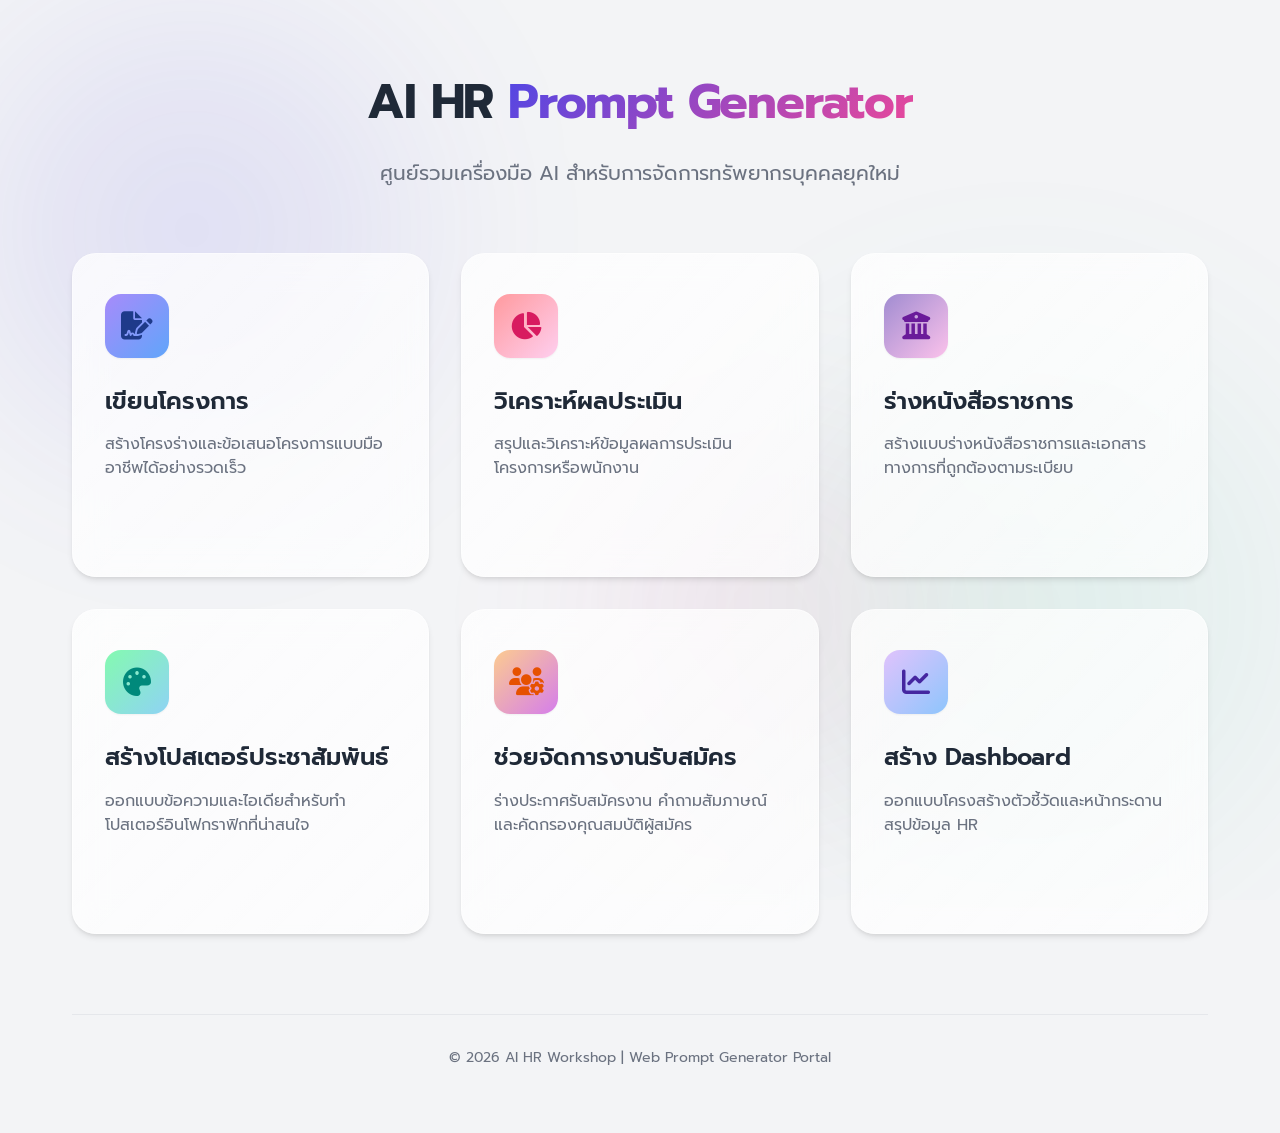
==== index.html @ b0e2745a "Add files via upload" ====
<!DOCTYPE html>
<html lang="th">
<head>
    <meta charset="UTF-8">
    <meta name="viewport" content="width=device-width, initial-scale=1.0">
    <title>HR Prompt Generator Portal</title>
    <link href="https://fonts.googleapis.com/css2?family=Prompt:wght@300;400;500;600;700&display=swap" rel="stylesheet">
    <link rel="stylesheet" href="https://cdnjs.cloudflare.com/ajax/libs/font-awesome/6.4.0/css/all.min.css">
    <link rel="stylesheet" href="style.css">
</head>
<body>
    <div class="background-shapes">
        <div class="shape shape-1"></div>
        <div class="shape shape-2"></div>
        <div class="shape shape-3"></div>
    </div>

    <main class="container">
        <header class="header">
            <h1 class="animate-fade-in-up">AI HR <span class="text-gradient">Prompt Generator</span></h1>
            <p class="subtitle animate-fade-in-up delay-1">ศูนย์รวมเครื่องมือ AI สำหรับการจัดการทรัพยากรบุคคลยุคใหม่</p>
        </header>

        <div class="portal-grid">
            <!-- 1. เขียนโครงการ -->
            <a href="Project Proposal/index.html" target="_blank" class="card animate-fade-in-up delay-2">
                <div class="card-icon">
                    <i class="fa-solid fa-file-signature"></i>
                </div>
                <div class="card-content">
                    <h2>เขียนโครงการ</h2>
                    <p>สร้างโครงร่างและข้อเสนอโครงการแบบมืออาชีพได้อย่างรวดเร็ว</p>
                </div>
                <div class="card-arrow">
                    <i class="fa-solid fa-arrow-right"></i>
                </div>
            </a>

            <!-- 2. วิเคราะห์ผลประเมิน -->
            <a href="Project Evaluation/index.html" target="_blank" class="card animate-fade-in-up delay-3">
                <div class="card-icon" style="background: linear-gradient(135deg, #FF9A9E 0%, #FECFEF 100%); color: #D81B60;">
                    <i class="fa-solid fa-chart-pie"></i>
                </div>
                <div class="card-content">
                    <h2>วิเคราะห์ผลประเมิน</h2>
                    <p>สรุปและวิเคราะห์ข้อมูลผลการประเมินโครงการหรือพนักงาน</p>
                </div>
                <div class="card-arrow">
                    <i class="fa-solid fa-arrow-right"></i>
                </div>
            </a>

            <!-- 3. ร่างหนังสือราชการ -->
            <a href="Official Correspondance/index.html" target="_blank" class="card animate-fade-in-up delay-4">
                <div class="card-icon" style="background: linear-gradient(135deg, #a18cd1 0%, #fbc2eb 100%); color: #6a1b9a;">
                    <i class="fa-solid fa-building-columns"></i>
                </div>
                <div class="card-content">
                    <h2>ร่างหนังสือราชการ</h2>
                    <p>สร้างแบบร่างหนังสือราชการและเอกสารทางการที่ถูกต้องตามระเบียบ</p>
                </div>
                <div class="card-arrow">
                    <i class="fa-solid fa-arrow-right"></i>
                </div>
            </a>

            <!-- 4. สร้างโปสเตอร์ประชาสัมพันธ์ -->
            <a href="Poster Infographic/index.html" target="_blank" class="card animate-fade-in-up delay-5">
                <div class="card-icon" style="background: linear-gradient(135deg, #84fab0 0%, #8fd3f4 100%); color: #00897b;">
                    <i class="fa-solid fa-palette"></i>
                </div>
                <div class="card-content">
                    <h2>สร้างโปสเตอร์ประชาสัมพันธ์</h2>
                    <p>ออกแบบข้อความและไอเดียสำหรับทำโปสเตอร์อินโฟกราฟิกที่น่าสนใจ</p>
                </div>
                <div class="card-arrow">
                    <i class="fa-solid fa-arrow-right"></i>
                </div>
            </a>

            <!-- 5. ช่วยจัดการงานรับสมัคร -->
            <a href="Recruitment Job/index.html" target="_blank" class="card animate-fade-in-up delay-6">
                <div class="card-icon" style="background: linear-gradient(135deg, #fccb90 0%, #d57eeb 100%); color: #e65100;">
                    <i class="fa-solid fa-users-gear"></i>
                </div>
                <div class="card-content">
                    <h2>ช่วยจัดการงานรับสมัคร</h2>
                    <p>ร่างประกาศรับสมัครงาน คำถามสัมภาษณ์ และคัดกรองคุณสมบัติผู้สมัคร</p>
                </div>
                <div class="card-arrow">
                    <i class="fa-solid fa-arrow-right"></i>
                </div>
            </a>

            <!-- 6. สร้าง Dashboard -->
            <a href="RDashboard/index.html" target="_blank" class="card animate-fade-in-up delay-7">
                <div class="card-icon" style="background: linear-gradient(135deg, #e0c3fc 0%, #8ec5fc 100%); color: #4527a0;">
                    <i class="fa-solid fa-chart-line"></i>
                </div>
                <div class="card-content">
                    <h2>สร้าง Dashboard</h2>
                    <p>ออกแบบโครงสร้างตัวชี้วัดและหน้ากระดานสรุปข้อมูล HR</p>
                </div>
                <div class="card-arrow">
                    <i class="fa-solid fa-arrow-right"></i>
                </div>
            </a>
        </div>
        
        <footer class="footer animate-fade-in-up delay-8">
            <p>&copy; 2026 AI HR Workshop | Web Prompt Generator Portal</p>
        </footer>
    </main>

    <script>
        // Optional JS for some interaction, hover effects are mostly CSS
        document.querySelectorAll('.card').forEach(card => {
            card.addEventListener('mouseenter', () => {
                card.style.transform = 'translateY(-8px) scale(1.02)';
            });
            card.addEventListener('mouseleave', () => {
                card.style.transform = 'translateY(0) scale(1)';
            });
        });
    </script>
</body>
</html>
---- style.css ----
:root {
    --primary: #4F46E5;
    --primary-light: #818CF8;
    --primary-dark: #3730A3;
    --secondary: #10B981;
    --bg-color: #F3F4F6;
    --surface: #FFFFFF;
    --text-main: #1F2937;
    --text-muted: #6B7280;
    --border: #E5E7EB;
    --shadow-sm: 0 1px 2px 0 rgba(0, 0, 0, 0.05);
    --shadow-md: 0 4px 6px -1px rgba(0, 0, 0, 0.1), 0 2px 4px -1px rgba(0, 0, 0, 0.06);
    --shadow-lg: 0 10px 15px -3px rgba(0, 0, 0, 0.1), 0 4px 6px -2px rgba(0, 0, 0, 0.05);
    --shadow-xl: 0 20px 25px -5px rgba(0, 0, 0, 0.1), 0 10px 10px -5px rgba(0, 0, 0, 0.04);
    --radius-md: 0.75rem;
    --radius-lg: 1rem;
    --radius-xl: 1.5rem;
    --transition: all 0.3s cubic-bezier(0.4, 0, 0.2, 1);
}

* {
    margin: 0;
    padding: 0;
    box-sizing: border-box;
}

body {
    font-family: 'Prompt', sans-serif;
    background-color: var(--bg-color);
    color: var(--text-main);
    line-height: 1.6;
    overflow-x: hidden;
    position: relative;
    min-height: 100vh;
}

/* Background Shapes for modern aesthetic */
.background-shapes {
    position: fixed;
    top: 0;
    left: 0;
    width: 100vw;
    height: 100vh;
    z-index: -1;
    overflow: hidden;
    pointer-events: none;
}

.shape {
    position: absolute;
    filter: blur(80px);
    opacity: 0.5;
    animation: float 20s infinite ease-in-out alternate;
}

.shape-1 {
    top: -10%;
    left: -10%;
    width: 50vw;
    height: 50vw;
    background: radial-gradient(circle, rgba(79,70,229,0.3) 0%, rgba(255,255,255,0) 70%);
}

.shape-2 {
    bottom: -10%;
    right: -10%;
    width: 60vw;
    height: 60vw;
    background: radial-gradient(circle, rgba(16,185,129,0.2) 0%, rgba(255,255,255,0) 70%);
    animation-delay: -5s;
}

.shape-3 {
    top: 40%;
    left: 40%;
    width: 40vw;
    height: 40vw;
    background: radial-gradient(circle, rgba(236,72,153,0.2) 0%, rgba(255,255,255,0) 70%);
    animation-delay: -10s;
}

@keyframes float {
    0% { transform: translate(0, 0) scale(1); }
    50% { transform: translate(5%, 5%) scale(1.1); }
    100% { transform: translate(-5%, -5%) scale(0.9); }
}

.container {
    max-width: 1200px;
    margin: 0 auto;
    padding: 4rem 2rem;
    position: relative;
    z-index: 1;
}

.header {
    text-align: center;
    margin-bottom: 4rem;
}

.header h1 {
    font-size: 3rem;
    font-weight: 700;
    margin-bottom: 1rem;
    letter-spacing: -0.025em;
}

.text-gradient {
    background: linear-gradient(135deg, var(--primary) 0%, #EC4899 100%);
    -webkit-background-clip: text;
    -webkit-text-fill-color: transparent;
    background-clip: text;
}

.subtitle {
    font-size: 1.25rem;
    color: var(--text-muted);
    font-weight: 400;
}

.portal-grid {
    display: grid;
    grid-template-columns: repeat(auto-fit, minmax(320px, 1fr));
    gap: 2rem;
}

/* Card Styles */
.card {
    background: rgba(255, 255, 255, 0.7);
    backdrop-filter: blur(16px);
    -webkit-backdrop-filter: blur(16px);
    border: 1px solid rgba(255, 255, 255, 0.5);
    border-radius: var(--radius-xl);
    padding: 2.5rem 2rem;
    text-decoration: none;
    color: inherit;
    display: flex;
    flex-direction: column;
    align-items: flex-start;
    transition: var(--transition);
    box-shadow: var(--shadow-md);
    position: relative;
    overflow: hidden;
    cursor: pointer;
}

.card::before {
    content: '';
    position: absolute;
    top: 0;
    left: 0;
    width: 100%;
    height: 100%;
    background: linear-gradient(135deg, rgba(255,255,255,0.2) 0%, rgba(255,255,255,0) 100%);
    z-index: 0;
}

.card:hover {
    box-shadow: var(--shadow-xl);
    border-color: rgba(255, 255, 255, 0.8);
    /* Transform handled by JS for smoother physics, but CSS fallback here */
}

.card > * {
    position: relative;
    z-index: 1;
}

.card-icon {
    width: 64px;
    height: 64px;
    border-radius: var(--radius-lg);
    background: linear-gradient(135deg, #A78BFA 0%, #60A5FA 100%);
    color: #1E3A8A;
    display: flex;
    align-items: center;
    justify-content: center;
    font-size: 1.75rem;
    margin-bottom: 1.5rem;
    box-shadow: var(--shadow-sm);
    transition: var(--transition);
}

.card:hover .card-icon {
    transform: scale(1.1) rotate(5deg);
}

.card-content h2 {
    font-size: 1.5rem;
    font-weight: 600;
    margin-bottom: 0.75rem;
    color: var(--text-main);
}

.card-content p {
    color: var(--text-muted);
    font-size: 1rem;
    line-height: 1.5;
}

.card-arrow {
    margin-top: auto;
    padding-top: 1.5rem;
    align-self: flex-end;
    color: var(--primary);
    font-size: 1.25rem;
    opacity: 0;
    transform: translateX(-10px);
    transition: var(--transition);
}

.card:hover .card-arrow {
    opacity: 1;
    transform: translateX(0);
}

.footer {
    text-align: center;
    margin-top: 5rem;
    padding-top: 2rem;
    border-top: 1px solid var(--border);
    color: var(--text-muted);
    font-size: 0.875rem;
}

/* Animations */
.animate-fade-in-up {
    animation: fadeInUp 0.8s cubic-bezier(0.16, 1, 0.3, 1) forwards;
    opacity: 0;
    transform: translateY(30px);
}

.delay-1 { animation-delay: 0.1s; }
.delay-2 { animation-delay: 0.2s; }
.delay-3 { animation-delay: 0.3s; }
.delay-4 { animation-delay: 0.4s; }
.delay-5 { animation-delay: 0.5s; }
.delay-6 { animation-delay: 0.6s; }
.delay-7 { animation-delay: 0.7s; }
.delay-8 { animation-delay: 0.8s; }

@keyframes fadeInUp {
    to {
        opacity: 1;
        transform: translateY(0);
    }
}

/* Responsive */
@media (max-width: 768px) {
    .header h1 {
        font-size: 2.25rem;
    }
    
    .portal-grid {
        grid-template-columns: 1fr;
    }
    
    .card {
        padding: 2rem 1.5rem;
    }
}
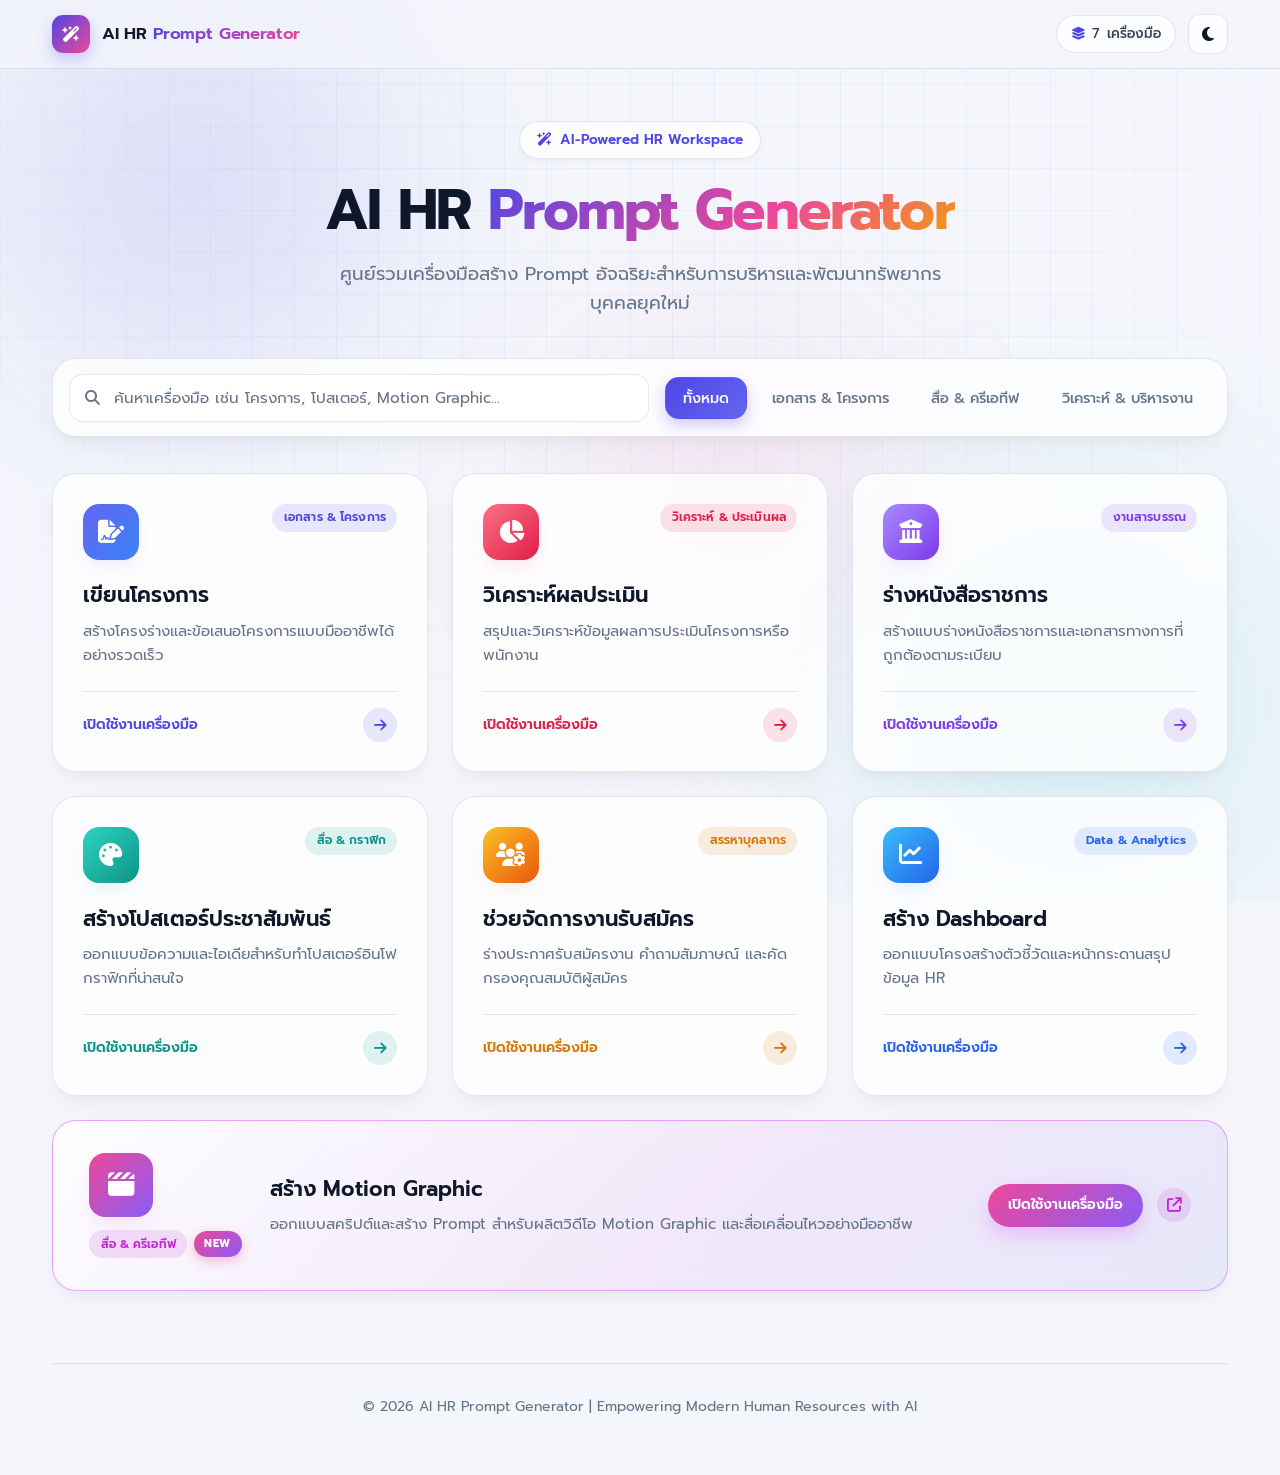
==== commit c368e715: "version 2" ====
--- a/index.html
+++ b/index.html
@@ -1,125 +1,379 @@
 <!DOCTYPE html>
-<html lang="th">
+<html lang="th" data-theme="light">
 <head>
     <meta charset="UTF-8">
     <meta name="viewport" content="width=device-width, initial-scale=1.0">
-    <title>HR Prompt Generator Portal</title>
+    <title>AI HR Prompt Generator | ศูนย์รวมเครื่องมือ AI สำหรับงาน HR</title>
+    <link rel="preconnect" href="https://fonts.googleapis.com">
+    <link rel="preconnect" href="https://fonts.gstatic.com" crossorigin>
     <link href="https://fonts.googleapis.com/css2?family=Prompt:wght@300;400;500;600;700&display=swap" rel="stylesheet">
     <link rel="stylesheet" href="https://cdnjs.cloudflare.com/ajax/libs/font-awesome/6.4.0/css/all.min.css">
     <link rel="stylesheet" href="style.css">
+    <script>
+        (function () {
+            try {
+                const savedTheme = localStorage.getItem('hr-portal-theme');
+                if (savedTheme === 'dark' || savedTheme === 'light') {
+                    document.documentElement.setAttribute('data-theme', savedTheme);
+                } else if (window.matchMedia && window.matchMedia('(prefers-color-scheme: dark)').matches) {
+                    document.documentElement.setAttribute('data-theme', 'dark');
+                }
+            } catch (e) {
+                // Ignore storage access issues
+            }
+        })();
+    </script>
 </head>
 <body>
-    <div class="background-shapes">
+    <div class="background-shapes" aria-hidden="true">
         <div class="shape shape-1"></div>
         <div class="shape shape-2"></div>
         <div class="shape shape-3"></div>
+        <div class="bg-grid"></div>
     </div>
 
-    <main class="container">
-        <header class="header">
-            <h1 class="animate-fade-in-up">AI HR <span class="text-gradient">Prompt Generator</span></h1>
-            <p class="subtitle animate-fade-in-up delay-1">ศูนย์รวมเครื่องมือ AI สำหรับการจัดการทรัพยากรบุคคลยุคใหม่</p>
-        </header>
-
-        <div class="portal-grid">
+    <header class="topbar">
+        <div class="topbar-inner">
+            <a href="#top" class="brand" aria-label="AI HR Prompt Generator Home">
+                <span class="brand-logo">
+                    <i class="fa-solid fa-wand-magic-sparkles"></i>
+                </span>
+                <span class="brand-name">AI HR <span class="brand-accent">Prompt Generator</span></span>
+            </a>
+
+            <div class="topbar-actions">
+                <span class="tool-count-pill" id="toolCountPill">
+                    <i class="fa-solid fa-layer-group"></i>
+                    <span id="visibleCount">7</span> เครื่องมือ
+                </span>
+                <button type="button" class="theme-toggle" id="themeToggle" aria-label="สลับโหมดสีหน้าจอ" title="สลับโหมดสว่าง / มืด">
+                    <i class="fa-solid fa-moon theme-icon-moon" aria-hidden="true"></i>
+                    <i class="fa-solid fa-sun theme-icon-sun" aria-hidden="true"></i>
+                </button>
+            </div>
+        </div>
+    </header>
+
+    <main class="container" id="top">
+        <section class="header animate-fade-in-up">
+            <span class="hero-badge">
+                <i class="fa-solid fa-wand-magic-sparkles" aria-hidden="true"></i>
+                AI-Powered HR Workspace
+            </span>
+            <h1>AI HR <span class="text-gradient">Prompt Generator</span></h1>
+            <p class="subtitle">ศูนย์รวมเครื่องมือสร้าง Prompt อัจฉริยะสำหรับการบริหารและพัฒนาทรัพยากรบุคคลยุคใหม่</p>
+        </section>
+
+        <section class="toolbar animate-fade-in-up delay-1" aria-label="ค้นหาและกรองเครื่องมือ">
+            <div class="search-box">
+                <i class="fa-solid fa-magnifying-glass search-icon" aria-hidden="true"></i>
+                <input
+                    type="search"
+                    id="searchInput"
+                    class="search-input"
+                    placeholder="ค้นหาเครื่องมือ เช่น โครงการ, โปสเตอร์, Motion Graphic..."
+                    aria-label="ค้นหาเครื่องมือ AI HR"
+                    autocomplete="off"
+                >
+                <button type="button" id="clearSearch" class="clear-search" aria-label="ล้างคำค้นหา" hidden>
+                    <i class="fa-solid fa-xmark" aria-hidden="true"></i>
+                </button>
+            </div>
+
+            <div class="filter-group" role="tablist" aria-label="หมวดหมู่เครื่องมือ">
+                <button type="button" class="filter-btn active" data-filter="all" role="tab" aria-selected="true">ทั้งหมด</button>
+                <button type="button" class="filter-btn" data-filter="document" role="tab" aria-selected="false">เอกสาร &amp; โครงการ</button>
+                <button type="button" class="filter-btn" data-filter="creative" role="tab" aria-selected="false">สื่อ &amp; ครีเอทีฟ</button>
+                <button type="button" class="filter-btn" data-filter="analytics" role="tab" aria-selected="false">วิเคราะห์ &amp; บริหารงาน</button>
+            </div>
+        </section>
+
+        <section class="portal-grid" id="portalGrid" aria-label="รายการเครื่องมือ AI HR Prompt Generator">
             <!-- 1. เขียนโครงการ -->
-            <a href="Project Proposal/index.html" target="_blank" class="card animate-fade-in-up delay-2">
-                <div class="card-icon">
-                    <i class="fa-solid fa-file-signature"></i>
+            <a href="Project Proposal/index.html" target="_blank" rel="noopener noreferrer" class="card card--indigo animate-fade-in-up delay-2" data-category="document">
+                <div class="card-top">
+                    <div class="card-icon">
+                        <i class="fa-solid fa-file-signature" aria-hidden="true"></i>
+                    </div>
+                    <div class="card-badges">
+                        <span class="card-badge">เอกสาร &amp; โครงการ</span>
+                    </div>
                 </div>
                 <div class="card-content">
                     <h2>เขียนโครงการ</h2>
                     <p>สร้างโครงร่างและข้อเสนอโครงการแบบมืออาชีพได้อย่างรวดเร็ว</p>
                 </div>
-                <div class="card-arrow">
-                    <i class="fa-solid fa-arrow-right"></i>
+                <div class="card-footer">
+                    <span class="card-cta">เปิดใช้งานเครื่องมือ</span>
+                    <span class="card-arrow">
+                        <i class="fa-solid fa-arrow-right" aria-hidden="true"></i>
+                    </span>
                 </div>
             </a>
 
             <!-- 2. วิเคราะห์ผลประเมิน -->
-            <a href="Project Evaluation/index.html" target="_blank" class="card animate-fade-in-up delay-3">
-                <div class="card-icon" style="background: linear-gradient(135deg, #FF9A9E 0%, #FECFEF 100%); color: #D81B60;">
-                    <i class="fa-solid fa-chart-pie"></i>
+            <a href="Project Evaluation/index.html" target="_blank" rel="noopener noreferrer" class="card card--rose animate-fade-in-up delay-3" data-category="analytics">
+                <div class="card-top">
+                    <div class="card-icon">
+                        <i class="fa-solid fa-chart-pie" aria-hidden="true"></i>
+                    </div>
+                    <div class="card-badges">
+                        <span class="card-badge">วิเคราะห์ &amp; ประเมินผล</span>
+                    </div>
                 </div>
                 <div class="card-content">
                     <h2>วิเคราะห์ผลประเมิน</h2>
                     <p>สรุปและวิเคราะห์ข้อมูลผลการประเมินโครงการหรือพนักงาน</p>
                 </div>
-                <div class="card-arrow">
-                    <i class="fa-solid fa-arrow-right"></i>
+                <div class="card-footer">
+                    <span class="card-cta">เปิดใช้งานเครื่องมือ</span>
+                    <span class="card-arrow">
+                        <i class="fa-solid fa-arrow-right" aria-hidden="true"></i>
+                    </span>
                 </div>
             </a>
 
             <!-- 3. ร่างหนังสือราชการ -->
-            <a href="Official Correspondance/index.html" target="_blank" class="card animate-fade-in-up delay-4">
-                <div class="card-icon" style="background: linear-gradient(135deg, #a18cd1 0%, #fbc2eb 100%); color: #6a1b9a;">
-                    <i class="fa-solid fa-building-columns"></i>
+            <a href="Official Correspondance/index.html" target="_blank" rel="noopener noreferrer" class="card card--purple animate-fade-in-up delay-4" data-category="document">
+                <div class="card-top">
+                    <div class="card-icon">
+                        <i class="fa-solid fa-building-columns" aria-hidden="true"></i>
+                    </div>
+                    <div class="card-badges">
+                        <span class="card-badge">งานสารบรรณ</span>
+                    </div>
                 </div>
                 <div class="card-content">
                     <h2>ร่างหนังสือราชการ</h2>
                     <p>สร้างแบบร่างหนังสือราชการและเอกสารทางการที่ถูกต้องตามระเบียบ</p>
                 </div>
-                <div class="card-arrow">
-                    <i class="fa-solid fa-arrow-right"></i>
+                <div class="card-footer">
+                    <span class="card-cta">เปิดใช้งานเครื่องมือ</span>
+                    <span class="card-arrow">
+                        <i class="fa-solid fa-arrow-right" aria-hidden="true"></i>
+                    </span>
                 </div>
             </a>
 
             <!-- 4. สร้างโปสเตอร์ประชาสัมพันธ์ -->
-            <a href="Poster Infographic/index.html" target="_blank" class="card animate-fade-in-up delay-5">
-                <div class="card-icon" style="background: linear-gradient(135deg, #84fab0 0%, #8fd3f4 100%); color: #00897b;">
-                    <i class="fa-solid fa-palette"></i>
+            <a href="Poster Infographic/index.html" target="_blank" rel="noopener noreferrer" class="card card--teal animate-fade-in-up delay-5" data-category="creative">
+                <div class="card-top">
+                    <div class="card-icon">
+                        <i class="fa-solid fa-palette" aria-hidden="true"></i>
+                    </div>
+                    <div class="card-badges">
+                        <span class="card-badge">สื่อ &amp; กราฟิก</span>
+                    </div>
                 </div>
                 <div class="card-content">
                     <h2>สร้างโปสเตอร์ประชาสัมพันธ์</h2>
                     <p>ออกแบบข้อความและไอเดียสำหรับทำโปสเตอร์อินโฟกราฟิกที่น่าสนใจ</p>
                 </div>
-                <div class="card-arrow">
-                    <i class="fa-solid fa-arrow-right"></i>
+                <div class="card-footer">
+                    <span class="card-cta">เปิดใช้งานเครื่องมือ</span>
+                    <span class="card-arrow">
+                        <i class="fa-solid fa-arrow-right" aria-hidden="true"></i>
+                    </span>
                 </div>
             </a>
 
             <!-- 5. ช่วยจัดการงานรับสมัคร -->
-            <a href="Recruitment Job/index.html" target="_blank" class="card animate-fade-in-up delay-6">
-                <div class="card-icon" style="background: linear-gradient(135deg, #fccb90 0%, #d57eeb 100%); color: #e65100;">
-                    <i class="fa-solid fa-users-gear"></i>
+            <a href="Recruitment Job/index.html" target="_blank" rel="noopener noreferrer" class="card card--amber animate-fade-in-up delay-6" data-category="analytics">
+                <div class="card-top">
+                    <div class="card-icon">
+                        <i class="fa-solid fa-users-gear" aria-hidden="true"></i>
+                    </div>
+                    <div class="card-badges">
+                        <span class="card-badge">สรรหาบุคลากร</span>
+                    </div>
                 </div>
                 <div class="card-content">
                     <h2>ช่วยจัดการงานรับสมัคร</h2>
                     <p>ร่างประกาศรับสมัครงาน คำถามสัมภาษณ์ และคัดกรองคุณสมบัติผู้สมัคร</p>
                 </div>
-                <div class="card-arrow">
-                    <i class="fa-solid fa-arrow-right"></i>
+                <div class="card-footer">
+                    <span class="card-cta">เปิดใช้งานเครื่องมือ</span>
+                    <span class="card-arrow">
+                        <i class="fa-solid fa-arrow-right" aria-hidden="true"></i>
+                    </span>
                 </div>
             </a>
 
             <!-- 6. สร้าง Dashboard -->
-            <a href="RDashboard/index.html" target="_blank" class="card animate-fade-in-up delay-7">
-                <div class="card-icon" style="background: linear-gradient(135deg, #e0c3fc 0%, #8ec5fc 100%); color: #4527a0;">
-                    <i class="fa-solid fa-chart-line"></i>
+            <a href="RDashboard/index.html" target="_blank" rel="noopener noreferrer" class="card card--blue animate-fade-in-up delay-7" data-category="analytics">
+                <div class="card-top">
+                    <div class="card-icon">
+                        <i class="fa-solid fa-chart-line" aria-hidden="true"></i>
+                    </div>
+                    <div class="card-badges">
+                        <span class="card-badge">Data &amp; Analytics</span>
+                    </div>
                 </div>
                 <div class="card-content">
                     <h2>สร้าง Dashboard</h2>
                     <p>ออกแบบโครงสร้างตัวชี้วัดและหน้ากระดานสรุปข้อมูล HR</p>
                 </div>
-                <div class="card-arrow">
-                    <i class="fa-solid fa-arrow-right"></i>
-                </div>
-            </a>
+                <div class="card-footer">
+                    <span class="card-cta">เปิดใช้งานเครื่องมือ</span>
+                    <span class="card-arrow">
+                        <i class="fa-solid fa-arrow-right" aria-hidden="true"></i>
+                    </span>
+                </div>
+            </a>
+
+            <!-- 7. สร้าง Motion Graphic -->
+            <a href="https://pchanut-ship-it.github.io/Prompt_Generator_for_Education/motion_prompt_studio.html" target="_blank" rel="noopener noreferrer" class="card card--fuchsia card--featured animate-fade-in-up delay-8" data-category="creative">
+                <div class="card-top">
+                    <div class="card-icon">
+                        <i class="fa-solid fa-clapperboard" aria-hidden="true"></i>
+                    </div>
+                    <div class="card-badges">
+                        <span class="card-badge">สื่อ &amp; ครีเอทีฟ</span>
+                        <span class="badge-new">NEW</span>
+                    </div>
+                </div>
+                <div class="card-content">
+                    <h2>สร้าง Motion Graphic</h2>
+                    <p>ออกแบบสคริปต์และสร้าง Prompt สำหรับผลิตวิดีโอ Motion Graphic และสื่อเคลื่อนไหวอย่างมืออาชีพ</p>
+                </div>
+                <div class="card-footer">
+                    <span class="card-cta">เปิดใช้งานเครื่องมือ</span>
+                    <span class="card-arrow">
+                        <i class="fa-solid fa-arrow-up-right-from-square" aria-hidden="true"></i>
+                    </span>
+                </div>
+            </a>
+        </section>
+
+        <div class="empty-state" id="emptyState" hidden>
+            <div class="empty-state-icon">
+                <i class="fa-solid fa-magnifying-glass" aria-hidden="true"></i>
+            </div>
+            <h3>ไม่พบเครื่องมือที่ตรงกับการค้นหา</h3>
+            <p>ลองใช้คำค้นหาอื่น หรือล้างตัวกรองเพื่อดูเครื่องมือทั้งหมด</p>
+            <button type="button" class="reset-btn" id="resetFilters">
+                <i class="fa-solid fa-rotate-left" aria-hidden="true"></i>
+                แสดงเครื่องมือทั้งหมด
+            </button>
         </div>
-        
+
         <footer class="footer animate-fade-in-up delay-8">
-            <p>&copy; 2026 AI HR Workshop | Web Prompt Generator Portal</p>
+            <p>&copy; 2026 AI HR Prompt Generator | Empowering Modern Human Resources with AI</p>
         </footer>
     </main>
 
     <script>
-        // Optional JS for some interaction, hover effects are mostly CSS
-        document.querySelectorAll('.card').forEach(card => {
-            card.addEventListener('mouseenter', () => {
-                card.style.transform = 'translateY(-8px) scale(1.02)';
-            });
-            card.addEventListener('mouseleave', () => {
-                card.style.transform = 'translateY(0) scale(1)';
+        document.addEventListener('DOMContentLoaded', () => {
+            const root = document.documentElement;
+            const themeToggle = document.getElementById('themeToggle');
+            const searchInput = document.getElementById('searchInput');
+            const clearSearch = document.getElementById('clearSearch');
+            const filterButtons = document.querySelectorAll('.filter-btn');
+            const portalGrid = document.getElementById('portalGrid');
+            const cards = Array.from(document.querySelectorAll('.portal-grid .card'));
+            const emptyState = document.getElementById('emptyState');
+            const resetFiltersBtn = document.getElementById('resetFilters');
+            const visibleCountEl = document.getElementById('visibleCount');
+
+            let activeFilter = 'all';
+
+            // Theme toggle logic
+            const updateThemeState = (theme) => {
+                root.setAttribute('data-theme', theme);
+                const isDark = theme === 'dark';
+                themeToggle.setAttribute('aria-pressed', String(isDark));
+                themeToggle.setAttribute('title', isDark ? 'เปลี่ยนเป็นโหมดสว่าง' : 'เปลี่ยนเป็นโหมดมืด');
+            };
+
+            updateThemeState(root.getAttribute('data-theme') || 'light');
+
+            themeToggle.addEventListener('click', () => {
+                const currentTheme = root.getAttribute('data-theme') === 'dark' ? 'dark' : 'light';
+                const nextTheme = currentTheme === 'dark' ? 'light' : 'dark';
+                updateThemeState(nextTheme);
+                try {
+                    localStorage.setItem('hr-portal-theme', nextTheme);
+                } catch (e) {
+                    // Ignore storage write error
+                }
+            });
+
+            // Search & category filter logic
+            const applyFilters = () => {
+                const query = searchInput.value.trim().toLowerCase();
+                clearSearch.hidden = query.length === 0;
+
+                let visibleCount = 0;
+                const isFiltered = activeFilter !== 'all' || query.length > 0;
+                portalGrid.classList.toggle('is-filtered', isFiltered);
+
+                cards.forEach((card) => {
+                    const category = card.dataset.category || '';
+                    const title = card.querySelector('h2')?.textContent.toLowerCase() || '';
+                    const description = card.querySelector('p')?.textContent.toLowerCase() || '';
+                    const badges = Array.from(card.querySelectorAll('.card-badge, .badge-new'))
+                        .map((el) => el.textContent.toLowerCase())
+                        .join(' ');
+
+                    const matchesCategory = activeFilter === 'all' || category === activeFilter;
+                    const matchesQuery =
+                        query === '' ||
+                        title.includes(query) ||
+                        description.includes(query) ||
+                        badges.includes(query);
+
+                    const isVisible = matchesCategory && matchesQuery;
+                    card.hidden = !isVisible;
+                    if (isVisible) {
+                        visibleCount += 1;
+                    }
+                });
+
+                visibleCountEl.textContent = String(visibleCount);
+                emptyState.hidden = visibleCount > 0;
+                portalGrid.hidden = visibleCount === 0;
+            };
+
+            filterButtons.forEach((button) => {
+                button.addEventListener('click', () => {
+                    activeFilter = button.dataset.filter || 'all';
+                    filterButtons.forEach((btn) => {
+                        const isSelected = btn === button;
+                        btn.classList.toggle('active', isSelected);
+                        btn.setAttribute('aria-selected', String(isSelected));
+                    });
+                    applyFilters();
+                });
+            });
+
+            searchInput.addEventListener('input', applyFilters);
+
+            clearSearch.addEventListener('click', () => {
+                searchInput.value = '';
+                searchInput.focus();
+                applyFilters();
+            });
+
+            resetFiltersBtn.addEventListener('click', () => {
+                searchInput.value = '';
+                activeFilter = 'all';
+                filterButtons.forEach((btn) => {
+                    const isAll = btn.dataset.filter === 'all';
+                    btn.classList.toggle('active', isAll);
+                    btn.setAttribute('aria-selected', String(isAll));
+                });
+                applyFilters();
+            });
+
+            // Subtle pointer glow effect on cards
+            cards.forEach((card) => {
+                card.addEventListener('pointermove', (event) => {
+                    const rect = card.getBoundingClientRect();
+                    const x = event.clientX - rect.left;
+                    const y = event.clientY - rect.top;
+                    card.style.setProperty('--mouse-x', `${x}px`);
+                    card.style.setProperty('--mouse-y', `${y}px`);
+                });
             });
         });
     </script>
--- a/style.css
+++ b/style.css
@@ -1,27 +1,82 @@
 :root {
+    /* Core Brand & Surfaces (Light Mode) */
     --primary: #4F46E5;
     --primary-light: #818CF8;
     --primary-dark: #3730A3;
-    --secondary: #10B981;
-    --bg-color: #F3F4F6;
-    --surface: #FFFFFF;
-    --text-main: #1F2937;
-    --text-muted: #6B7280;
-    --border: #E5E7EB;
-    --shadow-sm: 0 1px 2px 0 rgba(0, 0, 0, 0.05);
-    --shadow-md: 0 4px 6px -1px rgba(0, 0, 0, 0.1), 0 2px 4px -1px rgba(0, 0, 0, 0.06);
-    --shadow-lg: 0 10px 15px -3px rgba(0, 0, 0, 0.1), 0 4px 6px -2px rgba(0, 0, 0, 0.05);
-    --shadow-xl: 0 20px 25px -5px rgba(0, 0, 0, 0.1), 0 10px 10px -5px rgba(0, 0, 0, 0.04);
-    --radius-md: 0.75rem;
-    --radius-lg: 1rem;
+    --accent-pink: #EC4899;
+    --accent-cyan: #06B6D4;
+
+    --bg-color: #F4F6FB;
+    --bg-grid-line: rgba(99, 102, 241, 0.06);
+    --surface: rgba(255, 255, 255, 0.78);
+    --surface-solid: #FFFFFF;
+    --surface-hover: rgba(255, 255, 255, 0.96);
+    --topbar-bg: rgba(244, 246, 251, 0.72);
+    --input-bg: rgba(255, 255, 255, 0.85);
+    --pill-bg: rgba(255, 255, 255, 0.7);
+
+    --text-main: #0F172A;
+    --text-secondary: #334155;
+    --text-muted: #64748B;
+    --border: rgba(148, 163, 184, 0.25);
+    --border-strong: rgba(148, 163, 184, 0.4);
+
+    --shadow-sm: 0 2px 6px rgba(15, 23, 42, 0.04);
+    --shadow-md: 0 10px 25px -5px rgba(15, 23, 42, 0.06), 0 4px 10px -4px rgba(15, 23, 42, 0.04);
+    --shadow-lg: 0 20px 40px -12px rgba(79, 70, 229, 0.14), 0 8px 16px -6px rgba(15, 23, 42, 0.06);
+
+    --radius-sm: 0.5rem;
+    --radius-md: 0.875rem;
+    --radius-lg: 1.125rem;
     --radius-xl: 1.5rem;
-    --transition: all 0.3s cubic-bezier(0.4, 0, 0.2, 1);
-}
-
-* {
+    --radius-pill: 9999px;
+
+    --transition: all 0.28s cubic-bezier(0.22, 1, 0.36, 1);
+
+    /* Default Card Accent Tokens */
+    --card-accent: #4F46E5;
+    --card-accent-soft: rgba(79, 70, 229, 0.12);
+    --card-accent-border: rgba(79, 70, 229, 0.38);
+    --card-icon-bg: linear-gradient(135deg, #6366F1 0%, #3B82F6 100%);
+    --card-icon-color: #FFFFFF;
+}
+
+[data-theme="dark"] {
+    --bg-color: #0B1120;
+    --bg-grid-line: rgba(129, 140, 248, 0.07);
+    --surface: rgba(15, 23, 42, 0.72);
+    --surface-solid: #111827;
+    --surface-hover: rgba(30, 41, 59, 0.88);
+    --topbar-bg: rgba(11, 17, 32, 0.72);
+    --input-bg: rgba(15, 23, 42, 0.85);
+    --pill-bg: rgba(30, 41, 59, 0.7);
+
+    --text-main: #F8FAFC;
+    --text-secondary: #CBD5E1;
+    --text-muted: #94A3B8;
+    --border: rgba(148, 163, 184, 0.16);
+    --border-strong: rgba(148, 163, 184, 0.3);
+
+    --shadow-sm: 0 2px 6px rgba(0, 0, 0, 0.25);
+    --shadow-md: 0 12px 28px -6px rgba(0, 0, 0, 0.45);
+    --shadow-lg: 0 24px 48px -12px rgba(0, 0, 0, 0.6), 0 0 24px -8px var(--card-accent-soft);
+}
+
+/* Ensure [hidden] works even when display: flex / grid is set */
+[hidden] {
+    display: none !important;
+}
+
+*,
+*::before,
+*::after {
     margin: 0;
     padding: 0;
     box-sizing: border-box;
+}
+
+html {
+    scroll-behavior: smooth;
 }
 
 body {
@@ -32,133 +87,430 @@
     overflow-x: hidden;
     position: relative;
     min-height: 100vh;
-}
-
-/* Background Shapes for modern aesthetic */
+    transition: background-color 0.35s ease, color 0.35s ease;
+    -webkit-font-smoothing: antialiased;
+}
+
+/* Ambient Mesh Background & Subtle Grid */
 .background-shapes {
     position: fixed;
-    top: 0;
-    left: 0;
-    width: 100vw;
-    height: 100vh;
+    inset: 0;
     z-index: -1;
     overflow: hidden;
     pointer-events: none;
 }
 
+.bg-grid {
+    position: absolute;
+    inset: 0;
+    background-image:
+        linear-gradient(to right, var(--bg-grid-line) 1px, transparent 1px),
+        linear-gradient(to bottom, var(--bg-grid-line) 1px, transparent 1px);
+    background-size: 42px 42px;
+    mask-image: radial-gradient(ellipse 80% 70% at 50% 25%, #000 35%, transparent 100%);
+    -webkit-mask-image: radial-gradient(ellipse 80% 70% at 50% 25%, #000 35%, transparent 100%);
+}
+
 .shape {
     position: absolute;
-    filter: blur(80px);
-    opacity: 0.5;
-    animation: float 20s infinite ease-in-out alternate;
+    border-radius: 50%;
+    filter: blur(90px);
+    opacity: 0.6;
+    animation: float 22s infinite ease-in-out alternate;
+}
+
+[data-theme="dark"] .shape {
+    opacity: 0.35;
 }
 
 .shape-1 {
-    top: -10%;
-    left: -10%;
-    width: 50vw;
-    height: 50vw;
-    background: radial-gradient(circle, rgba(79,70,229,0.3) 0%, rgba(255,255,255,0) 70%);
+    top: -12%;
+    left: -8%;
+    width: 46vw;
+    height: 46vw;
+    background: radial-gradient(circle, rgba(79, 70, 229, 0.32) 0%, transparent 70%);
 }
 
 .shape-2 {
-    bottom: -10%;
+    bottom: -15%;
     right: -10%;
-    width: 60vw;
-    height: 60vw;
-    background: radial-gradient(circle, rgba(16,185,129,0.2) 0%, rgba(255,255,255,0) 70%);
-    animation-delay: -5s;
+    width: 52vw;
+    height: 52vw;
+    background: radial-gradient(circle, rgba(6, 182, 212, 0.24) 0%, transparent 70%);
+    animation-delay: -7s;
 }
 
 .shape-3 {
-    top: 40%;
-    left: 40%;
-    width: 40vw;
-    height: 40vw;
-    background: radial-gradient(circle, rgba(236,72,153,0.2) 0%, rgba(255,255,255,0) 70%);
-    animation-delay: -10s;
+    top: 28%;
+    left: 38%;
+    width: 38vw;
+    height: 38vw;
+    background: radial-gradient(circle, rgba(236, 72, 153, 0.22) 0%, transparent 70%);
+    animation-delay: -13s;
 }
 
 @keyframes float {
     0% { transform: translate(0, 0) scale(1); }
-    50% { transform: translate(5%, 5%) scale(1.1); }
-    100% { transform: translate(-5%, -5%) scale(0.9); }
-}
-
-.container {
-    max-width: 1200px;
+    50% { transform: translate(4%, 6%) scale(1.08); }
+    100% { transform: translate(-4%, -5%) scale(0.94); }
+}
+
+/* Top Utility Bar */
+.topbar {
+    position: sticky;
+    top: 0;
+    z-index: 30;
+    background: var(--topbar-bg);
+    backdrop-filter: blur(18px);
+    -webkit-backdrop-filter: blur(18px);
+    border-bottom: 1px solid var(--border);
+}
+
+.topbar-inner {
+    max-width: 1240px;
     margin: 0 auto;
-    padding: 4rem 2rem;
-    position: relative;
-    z-index: 1;
-}
-
-.header {
-    text-align: center;
-    margin-bottom: 4rem;
-}
-
-.header h1 {
-    font-size: 3rem;
-    font-weight: 700;
-    margin-bottom: 1rem;
-    letter-spacing: -0.025em;
-}
-
-.text-gradient {
-    background: linear-gradient(135deg, var(--primary) 0%, #EC4899 100%);
+    padding: 0.875rem 2rem;
+    display: flex;
+    align-items: center;
+    justify-content: space-between;
+    gap: 1rem;
+}
+
+.brand {
+    display: inline-flex;
+    align-items: center;
+    gap: 0.75rem;
+    text-decoration: none;
+    color: var(--text-main);
+    font-weight: 600;
+    font-size: 1.05rem;
+    letter-spacing: -0.01em;
+}
+
+.brand-logo {
+    width: 38px;
+    height: 38px;
+    border-radius: 11px;
+    background: linear-gradient(135deg, var(--primary) 0%, var(--accent-pink) 100%);
+    color: #FFFFFF;
+    display: inline-flex;
+    align-items: center;
+    justify-content: center;
+    font-size: 1rem;
+    box-shadow: 0 6px 16px rgba(79, 70, 229, 0.28);
+}
+
+.brand-accent {
+    background: linear-gradient(135deg, var(--primary) 0%, var(--accent-pink) 100%);
     -webkit-background-clip: text;
     -webkit-text-fill-color: transparent;
     background-clip: text;
 }
 
+.topbar-actions {
+    display: flex;
+    align-items: center;
+    gap: 0.75rem;
+}
+
+.tool-count-pill {
+    display: inline-flex;
+    align-items: center;
+    gap: 0.45rem;
+    padding: 0.42rem 0.9rem;
+    border-radius: var(--radius-pill);
+    background: var(--pill-bg);
+    border: 1px solid var(--border);
+    color: var(--text-secondary);
+    font-size: 0.85rem;
+    font-weight: 500;
+}
+
+.tool-count-pill i {
+    color: var(--primary);
+    font-size: 0.8rem;
+}
+
+.theme-toggle {
+    width: 40px;
+    height: 40px;
+    border-radius: 12px;
+    border: 1px solid var(--border);
+    background: var(--pill-bg);
+    color: var(--text-main);
+    display: inline-flex;
+    align-items: center;
+    justify-content: center;
+    font-size: 1rem;
+    cursor: pointer;
+    transition: var(--transition);
+}
+
+.theme-toggle:hover {
+    border-color: var(--primary-light);
+    background: var(--surface-hover);
+    transform: translateY(-1px);
+}
+
+.theme-toggle .theme-icon-sun {
+    display: none;
+    color: #FBBF24;
+}
+
+[data-theme="dark"] .theme-toggle .theme-icon-moon {
+    display: none;
+}
+
+[data-theme="dark"] .theme-toggle .theme-icon-sun {
+    display: inline-block;
+}
+
+/* Main Container & Hero Section */
+.container {
+    max-width: 1240px;
+    margin: 0 auto;
+    padding: 3.25rem 2rem 3.5rem;
+    position: relative;
+    z-index: 1;
+}
+
+.header {
+    text-align: center;
+    max-width: 780px;
+    margin: 0 auto 2.5rem;
+}
+
+.hero-badge {
+    display: inline-flex;
+    align-items: center;
+    gap: 0.5rem;
+    padding: 0.45rem 1.05rem;
+    border-radius: var(--radius-pill);
+    background: var(--surface);
+    border: 1px solid var(--border);
+    box-shadow: var(--shadow-sm);
+    color: var(--primary);
+    font-size: 0.85rem;
+    font-weight: 600;
+    margin-bottom: 1.25rem;
+    backdrop-filter: blur(12px);
+    -webkit-backdrop-filter: blur(12px);
+}
+
+[data-theme="dark"] .hero-badge {
+    color: var(--primary-light);
+}
+
+.header h1 {
+    font-size: clamp(2.25rem, 4.5vw, 3.5rem);
+    font-weight: 700;
+    line-height: 1.15;
+    margin-bottom: 1rem;
+    letter-spacing: -0.03em;
+}
+
+.text-gradient {
+    background: linear-gradient(135deg, var(--primary) 0%, var(--accent-pink) 60%, #F59E0B 100%);
+    -webkit-background-clip: text;
+    -webkit-text-fill-color: transparent;
+    background-clip: text;
+}
+
 .subtitle {
-    font-size: 1.25rem;
+    font-size: 1.15rem;
     color: var(--text-muted);
     font-weight: 400;
-}
-
+    max-width: 620px;
+    margin: 0 auto;
+}
+
+/* Search & Category Filter Toolbar */
+.toolbar {
+    display: flex;
+    flex-wrap: wrap;
+    align-items: center;
+    justify-content: space-between;
+    gap: 1rem;
+    padding: 0.9rem 1rem;
+    margin-bottom: 2.25rem;
+    border-radius: var(--radius-xl);
+    background: var(--surface);
+    border: 1px solid var(--border);
+    box-shadow: var(--shadow-md);
+    backdrop-filter: blur(16px);
+    -webkit-backdrop-filter: blur(16px);
+}
+
+.search-box {
+    position: relative;
+    flex: 1 1 300px;
+    display: flex;
+    align-items: center;
+}
+
+.search-icon {
+    position: absolute;
+    left: 1rem;
+    color: var(--text-muted);
+    font-size: 0.95rem;
+    pointer-events: none;
+}
+
+.search-input {
+    width: 100%;
+    padding: 0.72rem 2.5rem 0.72rem 2.75rem;
+    border-radius: var(--radius-md);
+    border: 1px solid var(--border);
+    background: var(--input-bg);
+    color: var(--text-main);
+    font-family: inherit;
+    font-size: 0.95rem;
+    transition: var(--transition);
+}
+
+.search-input::placeholder {
+    color: var(--text-muted);
+}
+
+.search-input:focus {
+    outline: none;
+    border-color: var(--primary);
+    box-shadow: 0 0 0 3px rgba(79, 70, 229, 0.16);
+}
+
+.search-input::-webkit-search-cancel-button {
+    -webkit-appearance: none;
+    appearance: none;
+}
+
+.clear-search {
+    position: absolute;
+    right: 0.65rem;
+    width: 26px;
+    height: 26px;
+    border-radius: 50%;
+    border: none;
+    background: rgba(148, 163, 184, 0.2);
+    color: var(--text-muted);
+    display: inline-flex;
+    align-items: center;
+    justify-content: center;
+    font-size: 0.75rem;
+    cursor: pointer;
+    transition: var(--transition);
+}
+
+.clear-search:hover {
+    background: rgba(148, 163, 184, 0.35);
+    color: var(--text-main);
+}
+
+.filter-group {
+    display: flex;
+    flex-wrap: wrap;
+    align-items: center;
+    gap: 0.45rem;
+}
+
+.filter-btn {
+    padding: 0.58rem 1.05rem;
+    border-radius: var(--radius-md);
+    border: 1px solid transparent;
+    background: transparent;
+    color: var(--text-muted);
+    font-family: inherit;
+    font-size: 0.9rem;
+    font-weight: 500;
+    cursor: pointer;
+    transition: var(--transition);
+    white-space: nowrap;
+}
+
+.filter-btn:hover {
+    color: var(--text-main);
+    background: rgba(148, 163, 184, 0.12);
+}
+
+.filter-btn.active {
+    background: linear-gradient(135deg, var(--primary) 0%, #6366F1 100%);
+    color: #FFFFFF;
+    box-shadow: 0 6px 14px rgba(79, 70, 229, 0.26);
+}
+
+/* Portal Grid */
 .portal-grid {
     display: grid;
-    grid-template-columns: repeat(auto-fit, minmax(320px, 1fr));
-    gap: 2rem;
-}
-
-/* Card Styles */
+    grid-template-columns: repeat(3, minmax(0, 1fr));
+    gap: 1.5rem;
+}
+
+/* Card Component */
 .card {
-    background: rgba(255, 255, 255, 0.7);
-    backdrop-filter: blur(16px);
-    -webkit-backdrop-filter: blur(16px);
-    border: 1px solid rgba(255, 255, 255, 0.5);
+    position: relative;
+    display: flex;
+    flex-direction: column;
+    padding: 1.85rem;
     border-radius: var(--radius-xl);
-    padding: 2.5rem 2rem;
+    background: var(--surface);
+    border: 1px solid var(--border);
+    box-shadow: var(--shadow-md);
+    backdrop-filter: blur(18px);
+    -webkit-backdrop-filter: blur(18px);
     text-decoration: none;
     color: inherit;
-    display: flex;
-    flex-direction: column;
-    align-items: flex-start;
-    transition: var(--transition);
-    box-shadow: var(--shadow-md);
-    position: relative;
     overflow: hidden;
     cursor: pointer;
-}
-
+    transition: var(--transition);
+}
+
+/* Radial pointer spotlight */
 .card::before {
+    content: '';
+    position: absolute;
+    inset: 0;
+    background: radial-gradient(
+        480px circle at var(--mouse-x, 50%) var(--mouse-y, 50%),
+        var(--card-accent-soft),
+        transparent 60%
+    );
+    opacity: 0;
+    transition: opacity 0.35s ease;
+    pointer-events: none;
+    z-index: 0;
+}
+
+/* Subtle top accent sheen on hover */
+.card::after {
     content: '';
     position: absolute;
     top: 0;
     left: 0;
-    width: 100%;
-    height: 100%;
-    background: linear-gradient(135deg, rgba(255,255,255,0.2) 0%, rgba(255,255,255,0) 100%);
-    z-index: 0;
+    right: 0;
+    height: 3px;
+    background: var(--card-icon-bg);
+    opacity: 0;
+    transition: opacity 0.3s ease;
+    z-index: 2;
 }
 
 .card:hover {
-    box-shadow: var(--shadow-xl);
-    border-color: rgba(255, 255, 255, 0.8);
-    /* Transform handled by JS for smoother physics, but CSS fallback here */
+    transform: translateY(-6px);
+    background: var(--surface-hover);
+    border-color: var(--card-accent-border);
+    box-shadow: var(--shadow-lg);
+}
+
+.card:hover::before,
+.card:hover::after {
+    opacity: 1;
+}
+
+.card:focus-visible,
+.filter-btn:focus-visible,
+.theme-toggle:focus-visible,
+.reset-btn:focus-visible {
+    outline: 3px solid rgba(79, 70, 229, 0.45);
+    outline-offset: 2px;
 }
 
 .card > * {
@@ -166,78 +518,338 @@
     z-index: 1;
 }
 
+.card-top {
+    display: flex;
+    align-items: flex-start;
+    justify-content: space-between;
+    gap: 0.75rem;
+    margin-bottom: 1.35rem;
+}
+
 .card-icon {
+    width: 56px;
+    height: 56px;
+    border-radius: 16px;
+    background: var(--card-icon-bg);
+    color: var(--card-icon-color);
+    display: flex;
+    align-items: center;
+    justify-content: center;
+    font-size: 1.45rem;
+    box-shadow: 0 10px 20px -6px var(--card-accent-soft);
+    transition: var(--transition);
+    flex-shrink: 0;
+}
+
+.card:hover .card-icon {
+    transform: scale(1.08) rotate(-4deg);
+}
+
+.card-badges {
+    display: flex;
+    flex-wrap: wrap;
+    justify-content: flex-end;
+    align-items: center;
+    gap: 0.4rem;
+}
+
+.card-badge {
+    display: inline-flex;
+    align-items: center;
+    padding: 0.28rem 0.72rem;
+    border-radius: var(--radius-pill);
+    background: var(--card-accent-soft);
+    color: var(--card-accent);
+    font-size: 0.75rem;
+    font-weight: 600;
+    letter-spacing: 0.01em;
+}
+
+[data-theme="dark"] .card-badge {
+    border: 1px solid var(--card-accent-border);
+}
+
+.badge-new {
+    display: inline-flex;
+    align-items: center;
+    padding: 0.26rem 0.65rem;
+    border-radius: var(--radius-pill);
+    background: linear-gradient(135deg, #EC4899 0%, #8B5CF6 100%);
+    color: #FFFFFF;
+    font-size: 0.7rem;
+    font-weight: 700;
+    letter-spacing: 0.06em;
+    box-shadow: 0 4px 12px rgba(236, 72, 153, 0.35);
+}
+
+.card-content {
+    flex: 1;
+}
+
+.card-content h2 {
+    font-size: 1.32rem;
+    font-weight: 600;
+    margin-bottom: 0.55rem;
+    color: var(--text-main);
+    line-height: 1.35;
+}
+
+.card-content p {
+    color: var(--text-muted);
+    font-size: 0.94rem;
+    line-height: 1.6;
+}
+
+.card-footer {
+    margin-top: 1.5rem;
+    padding-top: 1rem;
+    border-top: 1px solid var(--border);
+    display: flex;
+    align-items: center;
+    justify-content: space-between;
+    gap: 0.5rem;
+}
+
+.card-cta {
+    font-size: 0.875rem;
+    font-weight: 600;
+    color: var(--card-accent);
+    transition: var(--transition);
+}
+
+.card-arrow {
+    width: 34px;
+    height: 34px;
+    border-radius: 50%;
+    background: var(--card-accent-soft);
+    color: var(--card-accent);
+    display: inline-flex;
+    align-items: center;
+    justify-content: center;
+    font-size: 0.9rem;
+    transition: var(--transition);
+}
+
+.card:hover .card-arrow {
+    background: var(--card-accent);
+    color: #FFFFFF;
+    transform: translateX(4px);
+}
+
+/* Featured 7th Card (Motion Graphic) spans the bottom row cleanly when unfiltered */
+.portal-grid:not(.is-filtered) .card--featured {
+    grid-column: 1 / -1;
+    display: grid;
+    grid-template-columns: auto 1fr auto;
+    align-items: center;
+    gap: 1.75rem;
+    padding: 2rem 2.25rem;
+    border-color: var(--card-accent-border);
+    background: linear-gradient(
+        135deg,
+        var(--surface) 0%,
+        rgba(217, 70, 239, 0.08) 55%,
+        rgba(79, 70, 229, 0.08) 100%
+    );
+}
+
+.portal-grid:not(.is-filtered) .card--featured .card-top {
+    margin-bottom: 0;
+    flex-direction: column;
+    align-items: flex-start;
+    gap: 0.85rem;
+}
+
+.portal-grid:not(.is-filtered) .card--featured .card-icon {
     width: 64px;
     height: 64px;
-    border-radius: var(--radius-lg);
-    background: linear-gradient(135deg, #A78BFA 0%, #60A5FA 100%);
-    color: #1E3A8A;
+    font-size: 1.65rem;
+}
+
+.portal-grid:not(.is-filtered) .card--featured .card-badges {
+    justify-content: flex-start;
+}
+
+.portal-grid:not(.is-filtered) .card--featured .card-footer {
+    margin-top: 0;
+    padding-top: 0;
+    border-top: none;
+    gap: 0.85rem;
+}
+
+.portal-grid:not(.is-filtered) .card--featured .card-cta {
+    padding: 0.65rem 1.25rem;
+    border-radius: var(--radius-pill);
+    background: var(--card-icon-bg);
+    color: #FFFFFF;
+    box-shadow: 0 8px 20px rgba(217, 70, 239, 0.28);
+}
+
+.portal-grid:not(.is-filtered) .card--featured:hover .card-cta {
+    filter: brightness(1.06);
+}
+
+/* Per-Card Accent Color Tokens */
+.card--indigo {
+    --card-accent: #4F46E5;
+    --card-accent-soft: rgba(79, 70, 229, 0.12);
+    --card-accent-border: rgba(79, 70, 229, 0.42);
+    --card-icon-bg: linear-gradient(135deg, #6366F1 0%, #3B82F6 100%);
+}
+
+[data-theme="dark"] .card--indigo {
+    --card-accent: #818CF8;
+}
+
+.card--rose {
+    --card-accent: #E11D48;
+    --card-accent-soft: rgba(225, 29, 72, 0.12);
+    --card-accent-border: rgba(225, 29, 72, 0.42);
+    --card-icon-bg: linear-gradient(135deg, #FB7185 0%, #E11D48 100%);
+}
+
+[data-theme="dark"] .card--rose {
+    --card-accent: #FDA4AF;
+}
+
+.card--purple {
+    --card-accent: #7C3AED;
+    --card-accent-soft: rgba(124, 58, 237, 0.12);
+    --card-accent-border: rgba(124, 58, 237, 0.42);
+    --card-icon-bg: linear-gradient(135deg, #A78BFA 0%, #7C3AED 100%);
+}
+
+[data-theme="dark"] .card--purple {
+    --card-accent: #C4B5FD;
+}
+
+.card--teal {
+    --card-accent: #0D9488;
+    --card-accent-soft: rgba(13, 148, 136, 0.12);
+    --card-accent-border: rgba(13, 148, 136, 0.42);
+    --card-icon-bg: linear-gradient(135deg, #2DD4BF 0%, #0D9488 100%);
+}
+
+[data-theme="dark"] .card--teal {
+    --card-accent: #5EEAD4;
+}
+
+.card--amber {
+    --card-accent: #D97706;
+    --card-accent-soft: rgba(217, 119, 6, 0.13);
+    --card-accent-border: rgba(217, 119, 6, 0.42);
+    --card-icon-bg: linear-gradient(135deg, #FBBF24 0%, #EA580C 100%);
+}
+
+[data-theme="dark"] .card--amber {
+    --card-accent: #FCD34D;
+}
+
+.card--blue {
+    --card-accent: #2563EB;
+    --card-accent-soft: rgba(37, 99, 235, 0.12);
+    --card-accent-border: rgba(37, 99, 235, 0.42);
+    --card-icon-bg: linear-gradient(135deg, #38BDF8 0%, #2563EB 100%);
+}
+
+[data-theme="dark"] .card--blue {
+    --card-accent: #60A5FA;
+}
+
+.card--fuchsia {
+    --card-accent: #C026D3;
+    --card-accent-soft: rgba(192, 38, 211, 0.14);
+    --card-accent-border: rgba(217, 70, 239, 0.45);
+    --card-icon-bg: linear-gradient(135deg, #EC4899 0%, #8B5CF6 100%);
+}
+
+[data-theme="dark"] .card--fuchsia {
+    --card-accent: #F0ABFC;
+}
+
+/* Empty State */
+.empty-state {
+    text-align: center;
+    padding: 4rem 2rem;
+    border-radius: var(--radius-xl);
+    background: var(--surface);
+    border: 1px dashed var(--border-strong);
+    backdrop-filter: blur(12px);
+    -webkit-backdrop-filter: blur(12px);
+}
+
+.empty-state-icon {
+    width: 64px;
+    height: 64px;
+    margin: 0 auto 1.25rem;
+    border-radius: 50%;
+    background: rgba(79, 70, 229, 0.1);
+    color: var(--primary);
     display: flex;
     align-items: center;
     justify-content: center;
-    font-size: 1.75rem;
+    font-size: 1.5rem;
+}
+
+.empty-state h3 {
+    font-size: 1.25rem;
+    font-weight: 600;
+    margin-bottom: 0.5rem;
+}
+
+.empty-state p {
+    color: var(--text-muted);
+    font-size: 0.95rem;
     margin-bottom: 1.5rem;
-    box-shadow: var(--shadow-sm);
+}
+
+.reset-btn {
+    display: inline-flex;
+    align-items: center;
+    gap: 0.5rem;
+    padding: 0.7rem 1.4rem;
+    border-radius: var(--radius-pill);
+    border: none;
+    background: linear-gradient(135deg, var(--primary) 0%, #6366F1 100%);
+    color: #FFFFFF;
+    font-family: inherit;
+    font-size: 0.9rem;
+    font-weight: 500;
+    cursor: pointer;
+    box-shadow: 0 8px 20px rgba(79, 70, 229, 0.25);
     transition: var(--transition);
 }
 
-.card:hover .card-icon {
-    transform: scale(1.1) rotate(5deg);
-}
-
-.card-content h2 {
-    font-size: 1.5rem;
-    font-weight: 600;
-    margin-bottom: 0.75rem;
-    color: var(--text-main);
-}
-
-.card-content p {
-    color: var(--text-muted);
-    font-size: 1rem;
-    line-height: 1.5;
-}
-
-.card-arrow {
-    margin-top: auto;
-    padding-top: 1.5rem;
-    align-self: flex-end;
-    color: var(--primary);
-    font-size: 1.25rem;
-    opacity: 0;
-    transform: translateX(-10px);
-    transition: var(--transition);
-}
-
-.card:hover .card-arrow {
-    opacity: 1;
-    transform: translateX(0);
-}
-
+.reset-btn:hover {
+    transform: translateY(-2px);
+    box-shadow: 0 12px 24px rgba(79, 70, 229, 0.35);
+}
+
+/* Footer */
 .footer {
     text-align: center;
-    margin-top: 5rem;
+    margin-top: 4.5rem;
     padding-top: 2rem;
     border-top: 1px solid var(--border);
     color: var(--text-muted);
     font-size: 0.875rem;
 }
 
-/* Animations */
+/* Entrance Animations */
 .animate-fade-in-up {
-    animation: fadeInUp 0.8s cubic-bezier(0.16, 1, 0.3, 1) forwards;
+    animation: fadeInUp 0.7s cubic-bezier(0.16, 1, 0.3, 1) forwards;
     opacity: 0;
-    transform: translateY(30px);
-}
-
-.delay-1 { animation-delay: 0.1s; }
-.delay-2 { animation-delay: 0.2s; }
-.delay-3 { animation-delay: 0.3s; }
-.delay-4 { animation-delay: 0.4s; }
-.delay-5 { animation-delay: 0.5s; }
-.delay-6 { animation-delay: 0.6s; }
-.delay-7 { animation-delay: 0.7s; }
-.delay-8 { animation-delay: 0.8s; }
+    transform: translateY(24px);
+}
+
+.delay-1 { animation-delay: 0.08s; }
+.delay-2 { animation-delay: 0.14s; }
+.delay-3 { animation-delay: 0.2s; }
+.delay-4 { animation-delay: 0.26s; }
+.delay-5 { animation-delay: 0.32s; }
+.delay-6 { animation-delay: 0.38s; }
+.delay-7 { animation-delay: 0.44s; }
+.delay-8 { animation-delay: 0.5s; }
 
 @keyframes fadeInUp {
     to {
@@ -246,17 +858,93 @@
     }
 }
 
-/* Responsive */
-@media (max-width: 768px) {
-    .header h1 {
-        font-size: 2.25rem;
-    }
-    
+@media (prefers-reduced-motion: reduce) {
+    .animate-fade-in-up {
+        animation: none;
+        opacity: 1;
+        transform: none;
+    }
+
+    .shape {
+        animation: none;
+    }
+
+    * {
+        transition-duration: 0.01ms !important;
+    }
+}
+
+/* Responsive Breakpoints */
+@media (max-width: 1024px) {
+    .portal-grid {
+        grid-template-columns: repeat(2, minmax(0, 1fr));
+    }
+
+    .portal-grid:not(.is-filtered) .card--featured {
+        grid-template-columns: 1fr;
+        gap: 1.25rem;
+        padding: 1.85rem;
+    }
+
+    .portal-grid:not(.is-filtered) .card--featured .card-top {
+        flex-direction: row;
+        align-items: flex-start;
+        justify-content: space-between;
+        margin-bottom: 0.25rem;
+    }
+
+    .portal-grid:not(.is-filtered) .card--featured .card-footer {
+        padding-top: 1rem;
+        border-top: 1px solid var(--border);
+        justify-content: space-between;
+    }
+
+    .portal-grid:not(.is-filtered) .card--featured .card-cta {
+        padding: 0;
+        background: none;
+        color: var(--card-accent);
+        box-shadow: none;
+    }
+}
+
+@media (max-width: 640px) {
+    .topbar-inner {
+        padding: 0.75rem 1.25rem;
+    }
+
+    .brand-name {
+        font-size: 0.95rem;
+    }
+
+    .tool-count-pill {
+        display: none;
+    }
+
+    .container {
+        padding: 2.25rem 1.25rem 3rem;
+    }
+
+    .subtitle {
+        font-size: 1rem;
+    }
+
+    .toolbar {
+        padding: 0.85rem;
+        gap: 0.75rem;
+    }
+
+    .filter-group {
+        width: 100%;
+        overflow-x: auto;
+        flex-wrap: nowrap;
+        padding-bottom: 0.2rem;
+    }
+
     .portal-grid {
         grid-template-columns: 1fr;
     }
-    
+
     .card {
-        padding: 2rem 1.5rem;
-    }
-}
+        padding: 1.5rem;
+    }
+}
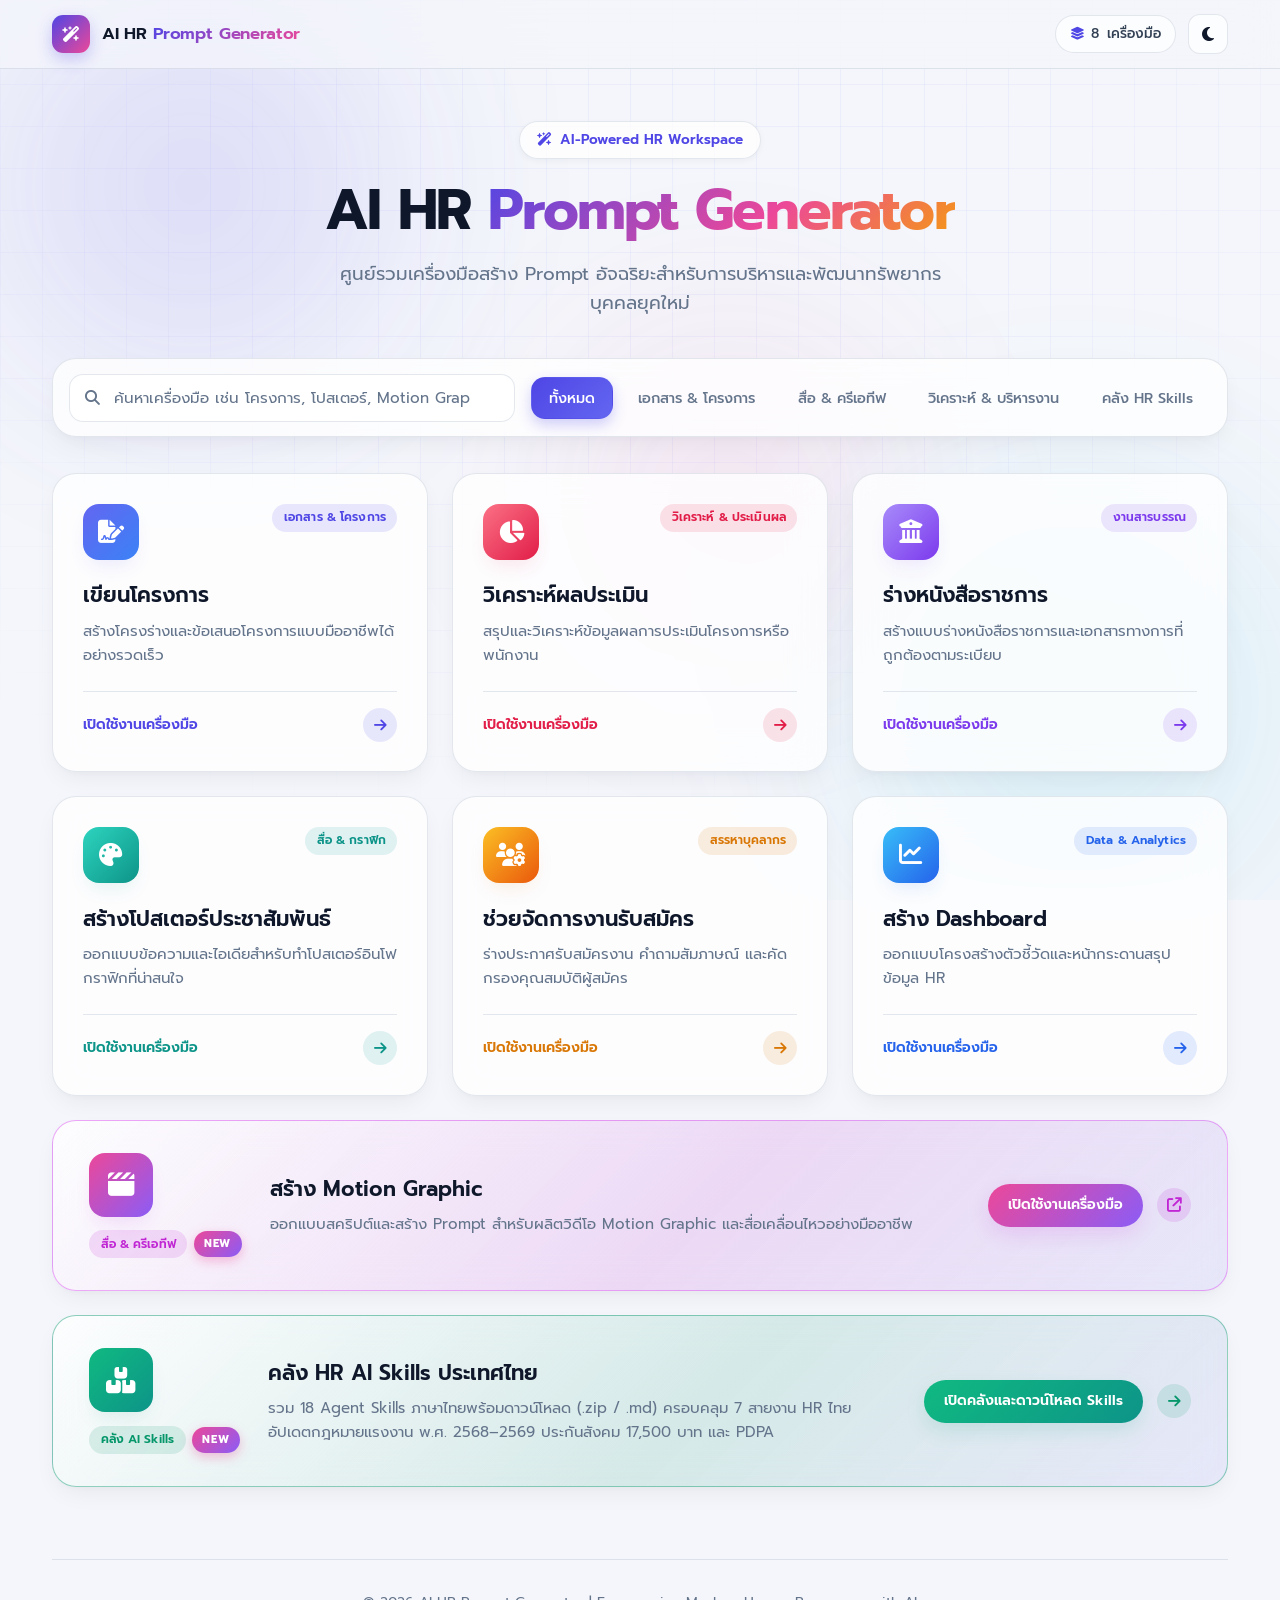
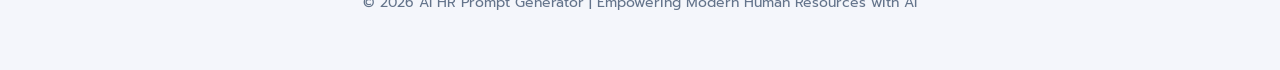
==== commit 0a896b2a: "เพิ่ม Skill library" ====
--- a/index.html
+++ b/index.html
@@ -44,7 +44,7 @@
             <div class="topbar-actions">
                 <span class="tool-count-pill" id="toolCountPill">
                     <i class="fa-solid fa-layer-group"></i>
-                    <span id="visibleCount">7</span> เครื่องมือ
+                    <span id="visibleCount">8</span> เครื่องมือ
                 </span>
                 <button type="button" class="theme-toggle" id="themeToggle" aria-label="สลับโหมดสีหน้าจอ" title="สลับโหมดสว่าง / มืด">
                     <i class="fa-solid fa-moon theme-icon-moon" aria-hidden="true"></i>
@@ -71,7 +71,7 @@
                     type="search"
                     id="searchInput"
                     class="search-input"
-                    placeholder="ค้นหาเครื่องมือ เช่น โครงการ, โปสเตอร์, Motion Graphic..."
+                    placeholder="ค้นหาเครื่องมือ เช่น โครงการ, โปสเตอร์, Motion Graphic, HR Skills..."
                     aria-label="ค้นหาเครื่องมือ AI HR"
                     autocomplete="off"
                 >
@@ -85,6 +85,7 @@
                 <button type="button" class="filter-btn" data-filter="document" role="tab" aria-selected="false">เอกสาร &amp; โครงการ</button>
                 <button type="button" class="filter-btn" data-filter="creative" role="tab" aria-selected="false">สื่อ &amp; ครีเอทีฟ</button>
                 <button type="button" class="filter-btn" data-filter="analytics" role="tab" aria-selected="false">วิเคราะห์ &amp; บริหารงาน</button>
+                <button type="button" class="filter-btn" data-filter="skills" role="tab" aria-selected="false">คลัง HR Skills</button>
             </div>
         </section>
 
@@ -240,6 +241,29 @@
                     <span class="card-cta">เปิดใช้งานเครื่องมือ</span>
                     <span class="card-arrow">
                         <i class="fa-solid fa-arrow-up-right-from-square" aria-hidden="true"></i>
+                    </span>
+                </div>
+            </a>
+
+            <!-- 8. คลัง HR AI Skills ประเทศไทย -->
+            <a href="HR Skills Library/index.html" class="card card--emerald card--featured animate-fade-in-up delay-8" data-category="skills" data-keywords="HR Skills คลัง HR Skills SKILL.md zip ภาษาไทย กฎหมายแรงงาน ประกันสังคม PDPA">
+                <div class="card-top">
+                    <div class="card-icon">
+                        <i class="fa-solid fa-boxes-stacked" aria-hidden="true"></i>
+                    </div>
+                    <div class="card-badges">
+                        <span class="card-badge">คลัง AI Skills</span>
+                        <span class="badge-new">NEW</span>
+                    </div>
+                </div>
+                <div class="card-content">
+                    <h2>คลัง HR AI Skills ประเทศไทย</h2>
+                    <p>รวม 18 Agent Skills ภาษาไทยพร้อมดาวน์โหลด (.zip / .md) ครอบคลุม 7 สายงาน HR ไทย อัปเดตกฎหมายแรงงาน พ.ศ. 2568–2569 ประกันสังคม 17,500 บาท และ PDPA</p>
+                </div>
+                <div class="card-footer">
+                    <span class="card-cta">เปิดคลังและดาวน์โหลด Skills</span>
+                    <span class="card-arrow">
+                        <i class="fa-solid fa-arrow-right" aria-hidden="true"></i>
                     </span>
                 </div>
             </a>
@@ -309,18 +333,19 @@
 
                 cards.forEach((card) => {
                     const category = card.dataset.category || '';
+                    const keywords = (card.dataset.keywords || '').toLowerCase();
                     const title = card.querySelector('h2')?.textContent.toLowerCase() || '';
                     const description = card.querySelector('p')?.textContent.toLowerCase() || '';
                     const badges = Array.from(card.querySelectorAll('.card-badge, .badge-new'))
                         .map((el) => el.textContent.toLowerCase())
                         .join(' ');
+                    const searchableText = `${title} ${description} ${badges} ${keywords}`;
+                    const queryTokens = query ? query.split(/\s+/).filter(Boolean) : [];
 
                     const matchesCategory = activeFilter === 'all' || category === activeFilter;
                     const matchesQuery =
-                        query === '' ||
-                        title.includes(query) ||
-                        description.includes(query) ||
-                        badges.includes(query);
+                        queryTokens.length === 0 ||
+                        queryTokens.every((token) => searchableText.includes(token));
 
                     const isVisible = matchesCategory && matchesQuery;
                     card.hidden = !isVisible;
--- a/style.css
+++ b/style.css
@@ -636,7 +636,7 @@
     transform: translateX(4px);
 }
 
-/* Featured 7th Card (Motion Graphic) spans the bottom row cleanly when unfiltered */
+/* Featured Card spans the full row cleanly when unfiltered */
 .portal-grid:not(.is-filtered) .card--featured {
     grid-column: 1 / -1;
     display: grid;
@@ -648,7 +648,7 @@
     background: linear-gradient(
         135deg,
         var(--surface) 0%,
-        rgba(217, 70, 239, 0.08) 55%,
+        var(--card-accent-soft) 55%,
         rgba(79, 70, 229, 0.08) 100%
     );
 }
@@ -682,7 +682,7 @@
     border-radius: var(--radius-pill);
     background: var(--card-icon-bg);
     color: #FFFFFF;
-    box-shadow: 0 8px 20px rgba(217, 70, 239, 0.28);
+    box-shadow: 0 8px 20px var(--card-accent-soft);
 }
 
 .portal-grid:not(.is-filtered) .card--featured:hover .card-cta {
@@ -765,6 +765,17 @@
 
 [data-theme="dark"] .card--fuchsia {
     --card-accent: #F0ABFC;
+}
+
+.card--emerald {
+    --card-accent: #059669;
+    --card-accent-soft: rgba(5, 150, 105, 0.13);
+    --card-accent-border: rgba(5, 150, 105, 0.44);
+    --card-icon-bg: linear-gradient(135deg, #10B981 0%, #0D9488 100%);
+}
+
+[data-theme="dark"] .card--emerald {
+    --card-accent: #34D399;
 }
 
 /* Empty State */
